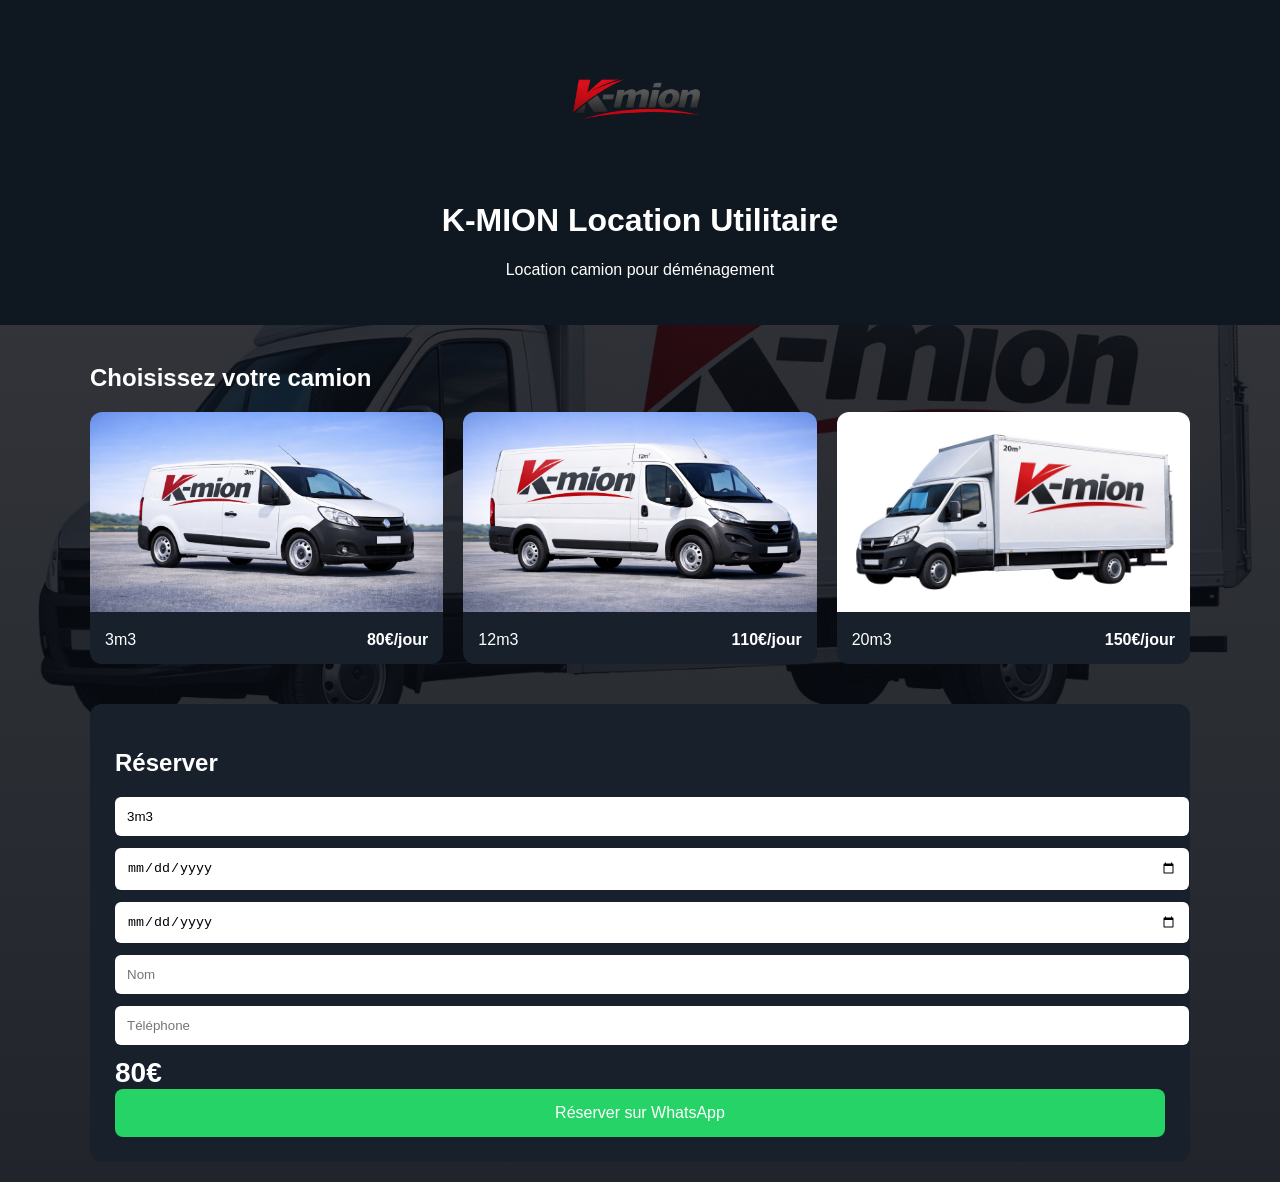
==== index.html @ ab31ee5b "Add files via upload" ====
<!DOCTYPE html>
<html lang="fr">
<head>
<meta charset="UTF-8">
<meta name="viewport" content="width=device-width, initial-scale=1.0">
<title>K-MION Location utilitaire</title>
<link rel="stylesheet" href="css/styles.css">
</head>

<body>

<header>
<img src="assets/logo.png" width="220">
<h1>K-MION Location Utilitaire</h1>
<p>Location camion pour déménagement</p>
</header>

<div class="container">

<h2>Choisissez votre camion</h2>

<div class="fleet">

<div class="card" onclick="selectTruck('3m3',80)">
<img src="assets/truck-3m3.png">
<div class="card-body">
<span>3m3</span>
<strong>80€/jour</strong>
</div>
</div>

<div class="card" onclick="selectTruck('12m3',110)">
<img src="assets/truck-12m3.png">
<div class="card-body">
<span>12m3</span>
<strong>110€/jour</strong>
</div>
</div>

<div class="card" onclick="selectTruck('20m3',150)">
<img src="assets/truck-20m3.jpeg">
<div class="card-body">
<span>20m3</span>
<strong>150€/jour</strong>
</div>
</div>

</div>

<div class="form" id="booking">

<h2>Réserver</h2>

<input id="vehicle" value="3m3" readonly>

<input id="start" type="date" onchange="updatePrice()">
<input id="end" type="date" onchange="updatePrice()">

<input id="name" placeholder="Nom">
<input id="phone" placeholder="Téléphone">

<div class="price" id="price">80€</div>

<button onclick="sendWhats()">Réserver sur WhatsApp</button>

</div>

</div>

<script src="js/script.js"></script>

</body>
</html>
---- css/styles.css ----
body{
font-family:Arial;
margin:0;
background:linear-gradient(rgba(6,8,13,.8),rgba(9,13,20,.9)),url('../assets/truck-20m3.jpeg') center/cover fixed;
color:white;
}
header{
padding:30px;
text-align:center;
background:#0f1720;
}
.container{
max-width:1100px;
margin:auto;
padding:20px;
}
.fleet{
display:grid;
grid-template-columns:repeat(auto-fit,minmax(260px,1fr));
gap:20px;
margin-top:20px;
}
.card{
background:#18202b;
border-radius:12px;
overflow:hidden;
cursor:pointer;
}
.card img{
width:100%;
height:200px;
object-fit:cover;
}
.card-body{
padding:15px;
display:flex;
justify-content:space-between;
}
.form{
margin-top:40px;
background:#18202b;
padding:25px;
border-radius:12px;
}
input{
width:100%;
padding:12px;
margin-bottom:12px;
border-radius:6px;
border:none;
}
button{
background:#25D366;
color:white;
border:none;
padding:15px;
border-radius:8px;
font-size:16px;
cursor:pointer;
width:100%;
}
.price{
font-size:28px;
font-weight:bold;
}
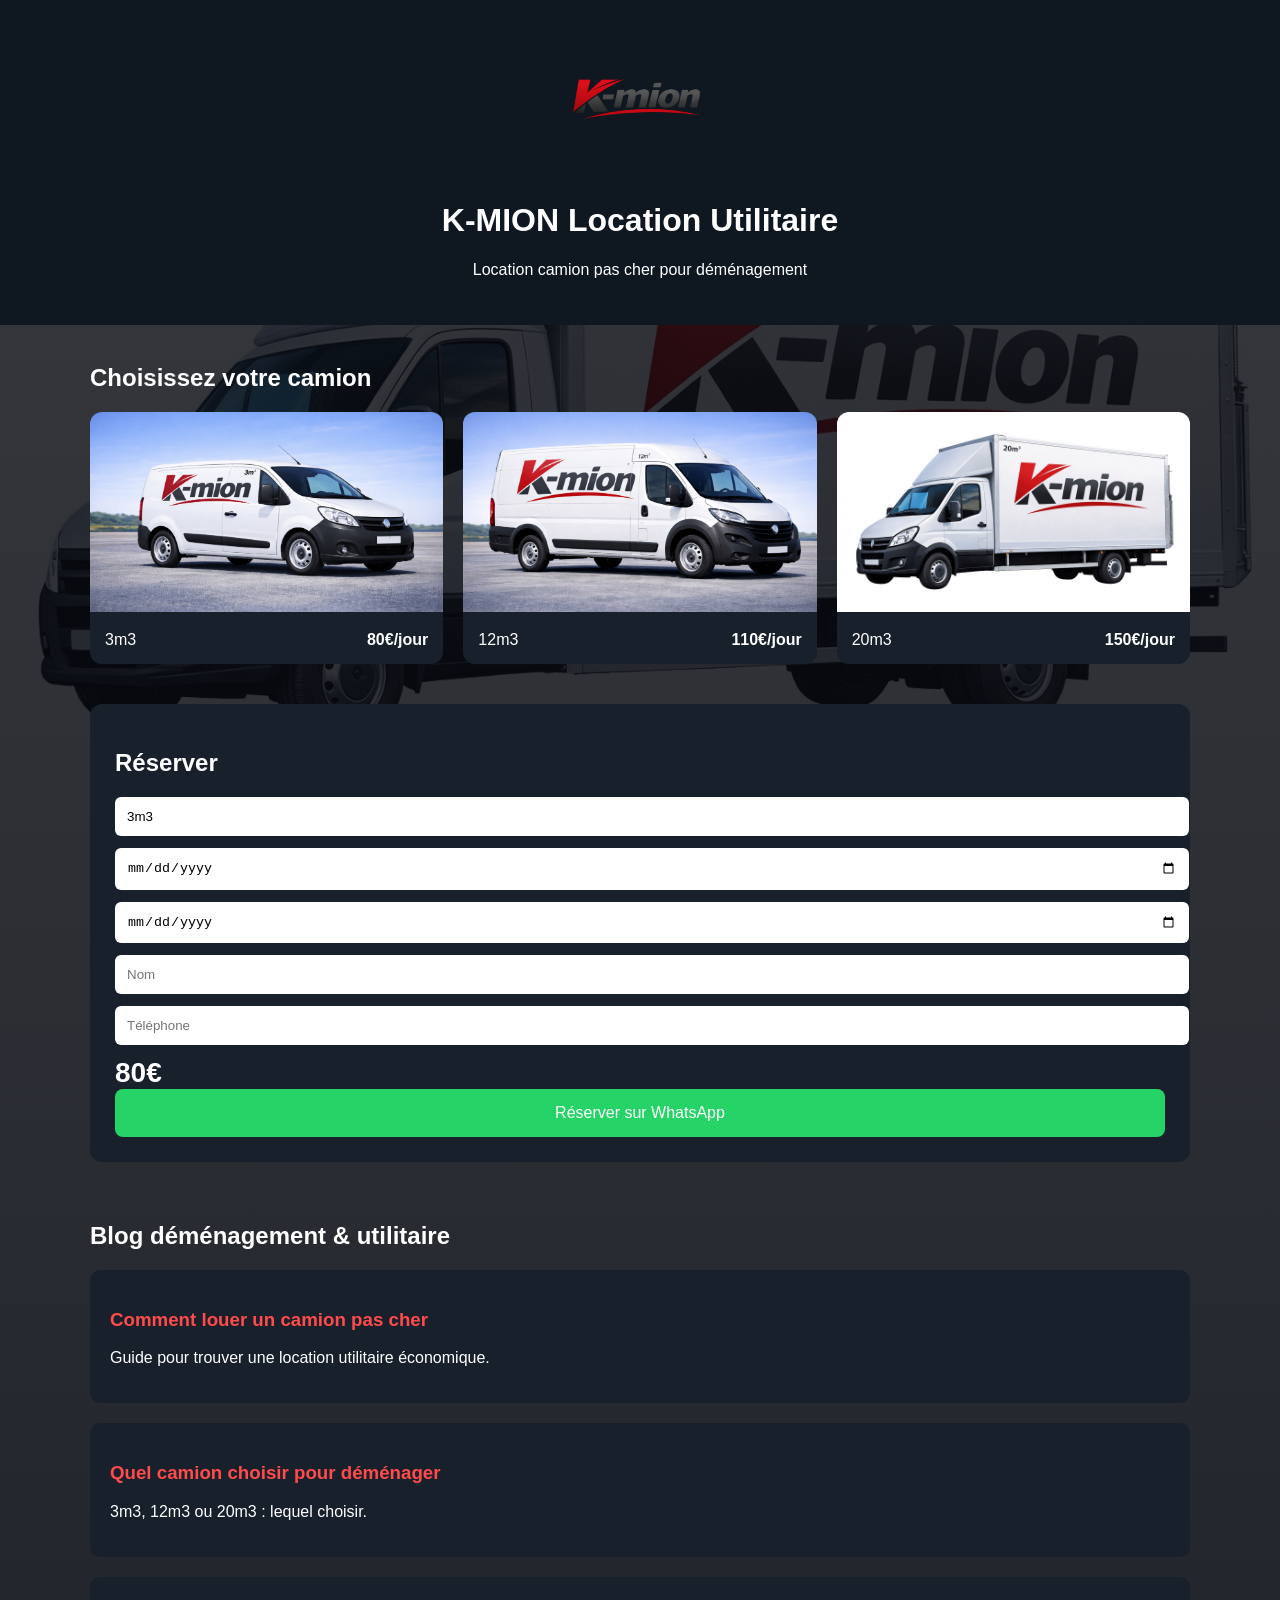
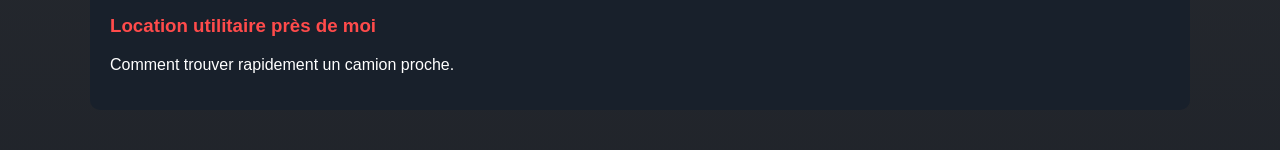
==== commit 76da63da: "Add files via upload" ====
--- a/index.html
+++ b/index.html
@@ -4,7 +4,10 @@
 <head>
 <meta charset="UTF-8">
 <meta name="viewport" content="width=device-width, initial-scale=1.0">
-<title>K-MION Location utilitaire</title>
+<title>Location camion pas cher | K-MION utilitaire</title>
+
+<meta name="description" content="Location camion pas cher 3m3 12m3 20m3. Réservation rapide déménagement.">
+
 <link rel="stylesheet" href="css/styles.css">
 </head>
 
@@ -12,8 +15,8 @@
 
 <header>
 <img src="assets/logo.png" width="220">
-<h1>K-MION Location Utilitaire</h1>
-<p>Location camion pour déménagement</p>
+<h1>K‑MION Location Utilitaire</h1>
+<p>Location camion pas cher pour déménagement</p>
 </header>
 
 <div class="container">
@@ -66,6 +69,33 @@
 
 </div>
 
+<div class="blog">
+
+<h2>Blog déménagement & utilitaire</h2>
+
+<div class="blog-card">
+<a href="blog/location-camion-pas-cher.html">
+<h3>Comment louer un camion pas cher</h3>
+</a>
+<p>Guide pour trouver une location utilitaire économique.</p>
+</div>
+
+<div class="blog-card">
+<a href="blog/location-camion-demenagement.html">
+<h3>Quel camion choisir pour déménager</h3>
+</a>
+<p>3m3, 12m3 ou 20m3 : lequel choisir.</p>
+</div>
+
+<div class="blog-card">
+<a href="blog/location-utilitaire-pres-de-moi.html">
+<h3>Location utilitaire près de moi</h3>
+</a>
+<p>Comment trouver rapidement un camion proche.</p>
+</div>
+
+</div>
+
 </div>
 
 <script src="js/script.js"></script>
--- a/css/styles.css
+++ b/css/styles.css
@@ -43,7 +43,7 @@
 padding:25px;
 border-radius:12px;
 }
-input{
+input,textarea{
 width:100%;
 padding:12px;
 margin-bottom:12px;
@@ -64,3 +64,13 @@
 font-size:28px;
 font-weight:bold;
 }
+.blog{
+margin-top:60px;
+}
+.blog-card{
+background:#18202b;
+padding:20px;
+border-radius:10px;
+margin-bottom:20px;
+}
+a{color:#ff4b4b;text-decoration:none}
